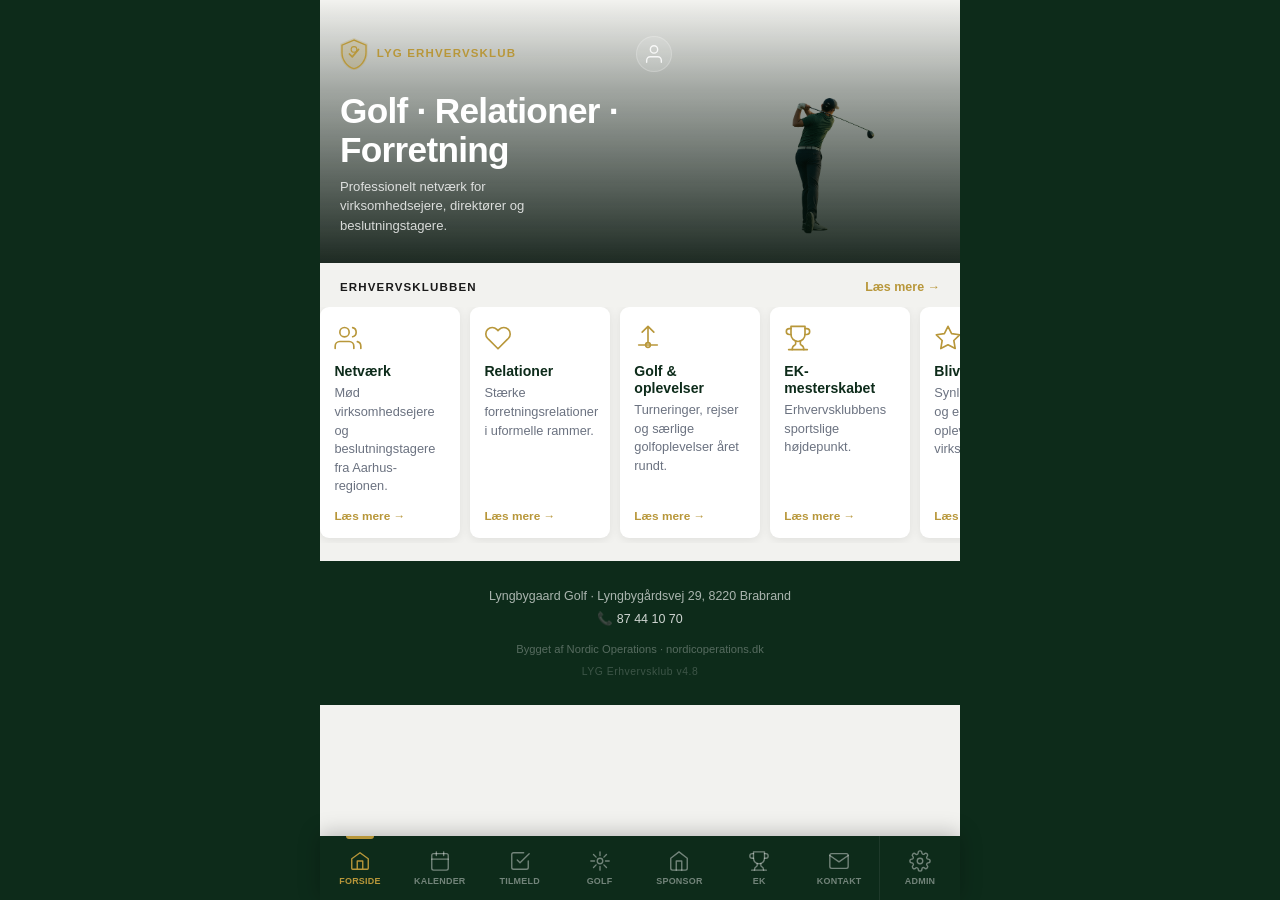
==== ek48/index.html @ 79e61c40 "Add files via upload" ====
<!DOCTYPE html>
<html lang="da">
<head>
  <meta charset="UTF-8">
  <meta name="viewport" content="width=device-width, initial-scale=1.0, viewport-fit=cover">
  <meta name="description" content="Erhverv, netværk og golfoplevelser i Lyngbygaard Golf">
  <meta name="theme-color" content="#0d2b1a">

  <!-- iOS PWA -->
  <meta name="apple-mobile-web-app-capable" content="yes">
  <meta name="apple-mobile-web-app-status-bar-style" content="black-translucent">
  <meta name="apple-mobile-web-app-title" content="LYG Erhverv">
  <link rel="apple-touch-icon" sizes="192x192" href="./icons/icon-192.png">
  <link rel="apple-touch-icon" sizes="512x512" href="./icons/icon-512.png">
  <link rel="apple-touch-startup-image" href="./icons/icon-512.png">

  <!-- Android/Chrome PWA -->
  <meta name="mobile-web-app-capable" content="yes">
  <meta name="application-name" content="LYG Erhverv">

  <title>Lyngbygaard Erhvervsklub</title>

  <!-- v4.4 — skift versionsnummer her og i service-worker.js ved opdatering -->
  <link rel="manifest"   href="./manifest.json?v=4.8">
  <link rel="stylesheet" href="./style.css?v=4.8">

  <!-- Preload golfer-frames til animation -->
  <link rel="preload" as="image" href="./images/golfer-1-address.png">
  <link rel="preload" as="image" href="./images/golfer-2-backswing.png">
  <link rel="preload" as="image" href="./images/golfer-3-impact.png">
  <link rel="preload" as="image" href="./images/golfer-4-finish.png">

  <style>
    body { background: #0d2b1a; }
    #splash {
      position: fixed; inset: 0; background: #0d2b1a;
      display: flex; flex-direction: column;
      align-items: center; justify-content: center;
      z-index: 9999; transition: opacity .4s;
    }
    #splash .s-logo { font-size: 3rem; margin-bottom: 1rem; }
    #splash .s-navn { color: #b8973a; font-size: 1.1rem; font-weight: 800;
      font-family: -apple-system,sans-serif; letter-spacing: .04em; }
    #splash .s-sub  { color: rgba(255,255,255,.5); font-size: .8rem;
      font-family: -apple-system,sans-serif; margin-top: .3rem; }
  </style>
</head>
<body>

<div id="splash">
  <div class="s-logo">⛳</div>
  <div class="s-navn">LYG Erhvervsklub</div>
  <div class="s-sub">Lyngbygaard Golf</div>
</div>

<div id="app">

  <!-- Opdateringsbesked (vises når SW registrerer ny version) -->
  <div id="update-banner" style="display:none" role="alert">
    <span>🔄 Ny version tilgængelig</span>
    <button onclick="opdaterApp()">Opdater app</button>
    <button class="luk-banner" onclick="document.getElementById('update-banner').style.display='none'" aria-label="Luk">✕</button>
  </div>

  <!-- Installér-banner (Android/Chrome via beforeinstallprompt) -->
  <div id="install-banner" style="display:none" role="banner">
    <span>📲 Installér appen på din enhed</span>
    <button onclick="installApp()">Installér</button>
    <button class="luk-banner" onclick="afvisInstall()" aria-label="Luk">✕</button>
  </div>

  <!-- iOS installér-guide (vises én gang på iPhone/iPad i Safari) -->
  <div id="ios-install-modal" style="display:none" role="dialog" aria-modal="true">
    <div class="ios-modal-boks">
      <div class="ios-modal-ikon">⛳</div>
      <h2>Installer som app</h2>
      <p><strong>Lyngbygaard Erhvervsklub</strong></p>
      <p>Få hurtig adgang til kalender, tilmelding, GolfBox og erhvervsarrangementer.</p>
      <div class="ios-guide">
        <div class="ios-trin"><span>1</span><p>Tryk på <strong>del-knappen</strong> <span class="ios-ikon">⬆️</span> nederst i Safari</p></div>
        <div class="ios-trin"><span>2</span><p>Vælg <strong>»Føj til hjemmeskærm«</strong></p></div>
        <div class="ios-trin"><span>3</span><p>Tryk <strong>»Tilføj«</strong></p></div>
      </div>
      <button class="knap-p ios-luk" onclick="afvisIosInstall()">Forstået</button>
      <button class="ios-senere" onclick="afvisIosInstall()">Ikke nu</button>
    </div>
  </div>

  <!-- Push-notifikation dialog — vises første gang -->
  <div id="push-modal" style="display:none" role="dialog" aria-modal="true" aria-labelledby="push-modal-titel">
    <div class="push-modal-boks">
      <div class="push-modal-ikon">🔔</div>
      <h2 id="push-modal-titel">Vil du modtage påmindelser?</h2>
      <p>Få besked 14, 7 og 3 dage før kommende arrangementer i Erhvervsklubben.</p>
      <div class="push-modal-knapper">
        <button class="knap-p" onclick="accepterPush()">Ja, tak</button>
        <button class="ios-senere" onclick="afvisPush()">Nej tak</button>
      </div>
    </div>
  </div>

  <main id="main-content" role="main" aria-live="polite" aria-atomic="false"></main>

  <nav id="bottom-nav" role="navigation" aria-label="Hovedmenu">
    <button class="nav-item active" data-side="forside"    aria-label="Forside">  <span class="nav-ikon"><svg width="22" height="22" viewBox="0 0 24 24" fill="none" stroke="currentColor" stroke-width="1.5" stroke-linecap="round" stroke-linejoin="round"><path d="M3 9.5L12 3l9 6.5V20a1 1 0 0 1-1 1H4a1 1 0 0 1-1-1V9.5z"/><polyline points="9 21 9 12 15 12 15 21"/></svg></span><span class="nav-lbl">Forside</span>  </button>
    <button class="nav-item"        data-side="kalender"   aria-label="Kalender"> <span class="nav-ikon"><svg width="22" height="22" viewBox="0 0 24 24" fill="none" stroke="currentColor" stroke-width="1.5" stroke-linecap="round" stroke-linejoin="round"><rect x="3" y="4" width="18" height="18" rx="2"/><path d="M16 2v4M8 2v4M3 10h18"/></svg></span><span class="nav-lbl">Kalender</span> </button>
    <button class="nav-item"        data-side="tilmelding" aria-label="Tilmeld">  <span class="nav-ikon"><svg width="22" height="22" viewBox="0 0 24 24" fill="none" stroke="currentColor" stroke-width="1.5" stroke-linecap="round" stroke-linejoin="round"><path d="M9 11l3 3L22 4"/><path d="M21 12v7a2 2 0 0 1-2 2H5a2 2 0 0 1-2-2V5a2 2 0 0 1 2-2h11"/></svg></span><span class="nav-lbl">Tilmeld</span>  </button>
    <button class="nav-item"        data-side="golfarr"    aria-label="Golf">     <span class="nav-ikon"><svg width="22" height="22" viewBox="0 0 24 24" fill="none" stroke="currentColor" stroke-width="1.5" stroke-linecap="round" stroke-linejoin="round"><circle cx="12" cy="12" r="3"/><path d="M12 2v4M12 18v4M4.93 4.93l2.83 2.83M16.24 16.24l2.83 2.83M2 12h4M18 12h4M4.93 19.07l2.83-2.83M16.24 7.76l2.83-2.83"/></svg></span><span class="nav-lbl">Golf</span>     </button>
    <button class="nav-item"        data-side="sponsor"    aria-label="Sponsor">  <span class="nav-ikon"><svg width="22" height="22" viewBox="0 0 24 24" fill="none" stroke="currentColor" stroke-width="1.5" stroke-linecap="round" stroke-linejoin="round"><path d="M3 9l9-7 9 7v11a2 2 0 0 1-2 2H5a2 2 0 0 1-2-2z"/><polyline points="9 22 9 12 15 12 15 22"/></svg></span><span class="nav-lbl">Sponsor</span>  </button>
    <button class="nav-item"        data-side="om"         aria-label="EK">       <span class="nav-ikon"><svg width="22" height="22" viewBox="0 0 24 24" fill="none" stroke="currentColor" stroke-width="1.5" stroke-linecap="round" stroke-linejoin="round"><path d="M6 9H4.5a2.5 2.5 0 0 1 0-5H6"/><path d="M18 9h1.5a2.5 2.5 0 0 0 0-5H18"/><path d="M4 22h16"/><path d="M10 14.66V17c0 .55-.47.98-.97 1.21C7.85 18.75 7 20.24 7 22"/><path d="M14 14.66V17c0 .55.47.98.97 1.21C16.15 18.75 17 20.24 17 22"/><path d="M18 2H6v7a6 6 0 0 0 12 0V2z"/></svg></span><span class="nav-lbl">EK</span>       </button>
    <button class="nav-item"        data-side="kontakt"    aria-label="Kontakt">  <span class="nav-ikon"><svg width="22" height="22" viewBox="0 0 24 24" fill="none" stroke="currentColor" stroke-width="1.5" stroke-linecap="round" stroke-linejoin="round"><path d="M4 4h16c1.1 0 2 .9 2 2v12c0 1.1-.9 2-2 2H4c-1.1 0-2-.9-2-2V6c0-1.1.9-2 2-2z"/><polyline points="22,6 12,13 2,6"/></svg></span><span class="nav-lbl">Kontakt</span>  </button>
    <button class="nav-item nav-admin" data-side="admin"   aria-label="Admin">    <span class="nav-ikon"><svg width="22" height="22" viewBox="0 0 24 24" fill="none" stroke="currentColor" stroke-width="1.5" stroke-linecap="round" stroke-linejoin="round"><circle cx="12" cy="12" r="3"/><path d="M19.4 15a1.65 1.65 0 0 0 .33 1.82l.06.06a2 2 0 0 1-2.83 2.83l-.06-.06a1.65 1.65 0 0 0-1.82-.33 1.65 1.65 0 0 0-1 1.51V21a2 2 0 0 1-4 0v-.09A1.65 1.65 0 0 0 9 19.4a1.65 1.65 0 0 0-1.82.33l-.06.06a2 2 0 0 1-2.83-2.83l.06-.06A1.65 1.65 0 0 0 4.68 15a1.65 1.65 0 0 0-1.51-1H3a2 2 0 0 1 0-4h.09A1.65 1.65 0 0 0 4.6 9a1.65 1.65 0 0 0-.33-1.82l-.06-.06a2 2 0 0 1 2.83-2.83l.06.06A1.65 1.65 0 0 0 9 4.68a1.65 1.65 0 0 0 1-1.51V3a2 2 0 0 1 4 0v.09a1.65 1.65 0 0 0 1 1.51 1.65 1.65 0 0 0 1.82-.33l.06-.06a2 2 0 0 1 2.83 2.83l-.06.06A1.65 1.65 0 0 0 19.4 9a1.65 1.65 0 0 0 1.51 1H21a2 2 0 0 1 0 4h-.09a1.65 1.65 0 0 0-1.51 1z"/></svg></span><span class="nav-lbl">Admin</span>    </button>
  </nav>

</div>

<script src="./app.js?v=4.8"></script>
</body>
</html>
---- ek48/style.css ----
/* ================================================================
   LYNGBYGAARD ERHVERVSKLUB — style.css v4.1
   Mobil-først · Erhvervslook · Grøn #0d2b1a · Guld #b8973a
   ================================================================ */

*,*::before,*::after{box-sizing:border-box;margin:0;padding:0}

:root{
  --p:    #0d2b1a;
  --p2:   #163d25;
  --p3:   #1f5232;
  --g:    #b8973a;
  --g2:   #d4aa45;
  --lys:  #f4f0e8;
  --hvid: #ffffff;
  --txt:  #1a1a1a;
  --mut:  #6b7280;
  --bdr:  #e5e7eb;
  --fejl: #dc2626;
  --nav:  64px;
  --r:    14px;
  --rs:   9px;
  --s1:   0 2px 10px rgba(0,0,0,.08);
  --s2:   0 8px 28px rgba(0,0,0,.14);
  --s3:   0 16px 48px rgba(0,0,0,.2);
}

html{-webkit-text-size-adjust:100%;scroll-behavior:smooth}
body{font-family:-apple-system,'Segoe UI',Roboto,Helvetica,Arial,sans-serif;background:#f2f2ef;color:var(--txt);line-height:1.55;overscroll-behavior-y:contain}
a{color:inherit;text-decoration:none}
button{font-family:inherit;cursor:pointer;-webkit-tap-highlight-color:transparent}
input,select,textarea{font-family:inherit}
img{max-width:100%;display:block}

/* ── APP ── */
#app{max-width:640px;margin:0 auto;min-height:100dvh;background:#f2f2ef}
#main-content{padding-bottom:calc(var(--nav) + 20px)}

/* ── INSTALL BANNER ── */
#install-banner{display:none;align-items:center;justify-content:space-between;gap:.75rem;background:var(--p);color:#fff;padding:.7rem 1rem;font-size:.85rem}
#install-banner button{background:var(--g);color:#fff;border:none;border-radius:6px;padding:.35rem .85rem;font-weight:700;font-size:.82rem}
.luk-banner{background:transparent!important;color:rgba(255,255,255,.6)!important;font-size:1rem!important;padding:.35rem .5rem!important}

/* ── HERO ── */
.hero{position:relative;min-height:58vw;max-height:380px;background-size:cover;background-position:center;display:flex;align-items:flex-end;overflow:hidden}
.hero::after{content:'';position:absolute;inset:0;background:linear-gradient(to top,rgba(6,20,12,.9) 0%,rgba(6,20,12,.35) 65%,transparent 100%)}
.hero-lag{position:relative;z-index:1;padding:2.25rem 1.25rem 1.75rem;color:#fff;width:100%}
.hero-logo{font-size:.72rem;font-weight:800;letter-spacing:.14em;text-transform:uppercase;color:var(--g);margin-bottom:.55rem}
.hero-h1{font-size:clamp(1.25rem,5.5vw,1.9rem);font-weight:900;line-height:1.12;margin-bottom:.55rem}
.hero-p{font-size:.875rem;opacity:.82;max-width:38ch;line-height:1.5}

/* ── PAGE HEADERS ── */
.ph{padding:1.5rem 1.25rem 1.25rem}
.ph h1{font-size:1.5rem;font-weight:900;margin-bottom:.2rem}
.ph p{font-size:.9rem;opacity:.82}
.bg-mork{background:var(--p);color:#fff}

/* ── SECTIONS ── */
.sek{padding:1.25rem 1rem}
.pt0{padding-top:0}
.pb0{padding-bottom:0}

/* ── TYPOGRAPHY ── */
.stitl{font-size:1.05rem;font-weight:800;color:var(--p);margin-bottom:.9rem}
.stitl.muted{color:var(--mut);font-size:.95rem}
.muted{color:var(--mut);font-size:.875rem}
.tc{text-align:center}
.mt1{margin-top:1rem}
.mb1{margin-bottom:1rem}

/* ── GRIDS ── */
.g2{display:grid;grid-template-columns:1fr 1fr;gap:.75rem}
.g2f{display:grid;grid-template-columns:1fr 1fr;gap:.75rem}

/* ================================================================
   STORE KNAPPER — forside
   ================================================================ */
.sknap{
  display:flex;flex-direction:column;align-items:center;justify-content:center;
  gap:.3rem;
  background:var(--p);color:#fff;border:none;
  border-radius:var(--r);
  padding:1.1rem .75rem 1rem;
  font-size:1.3rem;font-weight:700;
  line-height:1.2;
  transition:background .15s,transform .12s,box-shadow .2s;
}
.sknap span{font-size:.78rem;font-weight:600;display:block}
.sknap:active{transform:scale(.96)}
.sknap.gold{background:var(--g)}
@media(hover:hover){
  .sknap:hover{background:var(--p2);box-shadow:var(--s2);transform:translateY(-2px)}
  .sknap.gold:hover{background:var(--g2)}
}

/* ================================================================
   IKON GRID / BOKSE
   ================================================================ */
.ikg{display:grid;grid-template-columns:1fr 1fr;gap:.75rem}

.ikb{
  background:var(--hvid);border:none;
  border-radius:var(--r);padding:1.15rem .9rem 1rem;
  box-shadow:var(--s1);
  text-align:center;
  display:flex;flex-direction:column;align-items:center;
  cursor:pointer;
  transition:transform .2s,box-shadow .2s;
  -webkit-tap-highlight-color:transparent;
}
.ikb:active{transform:scale(.96)}
.ikb strong{font-size:.85rem;font-weight:800;color:var(--p);display:block;margin-bottom:.2rem}
.ikb p{font-size:.76rem;color:var(--mut);line-height:1.35;margin:0}
.iks{font-size:1.85rem;display:block;margin-bottom:.45rem}

@media(hover:hover){
  .ikb:hover:not(.static){transform:translateY(-3px);box-shadow:var(--s2)}
}

/* ================================================================
   ARRANGEMENT KORT
   ================================================================ */
.arr-l{display:flex;flex-direction:column;gap:.85rem}

.akort{
  background:var(--hvid);
  border-radius:var(--r);
  padding:1.15rem 1rem 1rem;
  box-shadow:var(--s1);
  border-left:4px solid var(--g);
  transition:transform .2s,box-shadow .2s;
}
.akort:active{transform:scale(.995)}
@media(hover:hover){.akort:hover{transform:translateY(-3px);box-shadow:var(--s2)}}

.akort.akort-past{border-left-color:var(--bdr);opacity:.65}
.akort.akort-past .ak-dato{color:var(--mut)}
.akort.akort-past .ak-titel{color:#555}

.ak-top{display:flex;justify-content:space-between;align-items:flex-start;gap:.5rem;margin-bottom:.55rem}
.ak-dato{font-size:.72rem;color:var(--g);font-weight:800;text-transform:uppercase;letter-spacing:.04em;margin-bottom:.15rem}
.ak-titel{font-size:1rem;font-weight:800;color:var(--p);margin-bottom:.15rem;line-height:1.2}
.ak-sted{font-size:.8rem;color:var(--mut)}
.ak-type{font-size:.75rem;color:var(--mut);margin-top:.1rem}
.ak-besk{font-size:.875rem;color:var(--txt);margin-bottom:.8rem;line-height:1.5}

/* Status badges */
.sb{font-size:.7rem;font-weight:800;padding:.22rem .65rem;border-radius:99px;white-space:nowrap;flex-shrink:0;letter-spacing:.02em}
.sb-aaben  {background:#dcfce7;color:#15803d}
.sb-faa    {background:#fef9c3;color:#92400e}
.sb-lukket {background:#fee2e2;color:#991b1b}
.sb-afholdt{background:#f1f5f9;color:var(--mut)}

/* Plads-tæller */
.ak-tal{display:grid;grid-template-columns:repeat(3,1fr);gap:.5rem;margin-bottom:.65rem}
.ak-tf{text-align:center;background:var(--lys);border-radius:var(--rs);padding:.5rem .35rem}
.ak-tf span{display:block;font-size:.68rem;color:var(--mut);margin-bottom:.1rem}
.ak-tf strong{font-size:1rem;color:var(--p)}

/* Progress */
.pbw{height:5px;background:var(--bdr);border-radius:99px;margin-bottom:.8rem;overflow:hidden}
.pbf{height:100%;background:linear-gradient(90deg,var(--p),var(--g));border-radius:99px;transition:width .4s}

/* Knapper i kort */
.ak-kn{display:flex;gap:.5rem;align-items:center;flex-wrap:wrap}

/* ================================================================
   BILLEDE-SEKTIONER
   ================================================================ */
.bi-kort{
  width:100%;height:190px;
  background-size:cover;background-position:center;
  border-radius:var(--r);overflow:hidden;
  position:relative;display:flex;align-items:flex-end;
}
.bi-lag{
  width:100%;
  background:linear-gradient(to top,rgba(6,20,12,.88) 0%,transparent 100%);
  padding:1.6rem 1rem .9rem;
  color:#fff;font-size:.875rem;font-style:italic;line-height:1.55;
}
.bi-lag-citat{text-align:center;padding:2rem 1.25rem 1.25rem}

/* Hover: zoom og løft */
@media(hover:hover){
  .bi-kort{transition:box-shadow .3s;cursor:default}
  .bi-kort:hover{box-shadow:var(--s2)}
  .bi-kort::before{content:'';position:absolute;inset:0;background-size:inherit;background-position:inherit;background-image:inherit;transition:transform .4s ease}
}

/* ================================================================
   KNAPPER
   ================================================================ */
.knap-p{
  display:inline-flex;align-items:center;justify-content:center;gap:.35rem;
  background:var(--p);color:#fff;border:none;
  border-radius:var(--rs);padding:.72rem 1.3rem;
  font-size:.9rem;font-weight:700;text-decoration:none;
  transition:background .15s,transform .1s,box-shadow .15s;
  -webkit-tap-highlight-color:transparent;
}
.knap-p:active{transform:scale(.97)}
@media(hover:hover){.knap-p:hover{background:var(--p2);box-shadow:var(--s1)}}

.knap-sek{
  display:inline-flex;align-items:center;justify-content:center;gap:.35rem;
  background:transparent;color:var(--p);
  border:2px solid var(--p);
  border-radius:var(--rs);padding:.68rem 1.15rem;
  font-size:.9rem;font-weight:700;text-decoration:none;
  transition:background .15s,color .15s,transform .1s;
  -webkit-tap-highlight-color:transparent;
}
.knap-sek:active{transform:scale(.97)}
.knap-sek.sm{padding:.4rem .85rem;font-size:.82rem}
.sm-knap{display:inline-flex;align-items:center;background:transparent;color:var(--g);border:none;font-size:.82rem;font-weight:700;cursor:pointer;padding:.3rem 0;margin-top:.5rem}
@media(hover:hover){.knap-sek:hover{background:var(--p);color:#fff}}

.knap-i{
  background:var(--lys);border:none;border-radius:var(--rs);
  width:40px;height:40px;font-size:1.1rem;
  display:inline-flex;align-items:center;justify-content:center;
  transition:background .12s,transform .1s;
  -webkit-tap-highlight-color:transparent;
}
.knap-i:active{transform:scale(.9)}
.knap-i.red{background:#fee2e2;color:var(--fejl)}
@media(hover:hover){.knap-i:hover{background:#e8e4dc}}

.knap-rød{
  display:inline-flex;align-items:center;justify-content:center;
  background:var(--fejl);color:#fff;border:none;
  border-radius:var(--rs);padding:.72rem 1.3rem;
  font-size:.9rem;font-weight:700;
  -webkit-tap-highlight-color:transparent;
  transition:opacity .15s,transform .1s;
}
.knap-rød:active{transform:scale(.97)}

.knap-dir{
  display:inline-flex;align-items:center;justify-content:center;gap:.4rem;
  background:var(--p);color:#fff;border-radius:var(--rs);
  padding:.65rem 1.25rem;font-size:.9rem;font-weight:700;text-decoration:none;
}

.fb{width:100%}
.mx1{margin:0 1rem;display:block}

/* ================================================================
   GOLFBOX BANNER KNAP
   ================================================================ */
.gb-banner-knap{
  display:flex;align-items:center;gap:1rem;
  width:100%;
  background:linear-gradient(135deg,var(--p) 0%,var(--p3) 100%);
  color:#fff;border:none;border-radius:var(--r);
  padding:1.15rem 1.25rem;
  text-align:left;
  transition:transform .18s,box-shadow .18s;
  -webkit-tap-highlight-color:transparent;
}
.gb-banner-knap:active{transform:scale(.98)}
.gb-banner-knap div{flex:1}
.gb-banner-knap strong{display:block;font-size:.95rem;font-weight:800}
.gb-banner-knap small{display:block;font-size:.78rem;opacity:.72;margin-top:.12rem}
.gb-ikon{font-size:1.6rem;flex-shrink:0}
.gb-pil{font-size:1.4rem;color:var(--g);font-weight:700;flex-shrink:0}
@media(hover:hover){.gb-banner-knap:hover{transform:translateY(-2px);box-shadow:var(--s2)}}

/* ================================================================
   FORMULARER
   ================================================================ */
.fg{margin-bottom:.95rem}
.fg label{display:block;font-size:.83rem;font-weight:700;color:var(--p);margin-bottom:.3rem}
.fg input,.fg select,.fg textarea{
  width:100%;padding:.74rem .88rem;
  border:1.5px solid var(--bdr);border-radius:var(--rs);
  font-size:.95rem;background:var(--hvid);color:var(--txt);
  -webkit-appearance:none;
  transition:border-color .15s,box-shadow .15s;
}
.fg input:focus,.fg select:focus,.fg textarea:focus{
  outline:none;border-color:var(--p);box-shadow:0 0 0 3px rgba(13,43,26,.1)
}
.cb-lbl{display:flex;align-items:center;gap:.5rem;font-size:.875rem;font-weight:600;color:var(--p);cursor:pointer}
.btn-row{display:flex;gap:.75rem;flex-wrap:wrap;margin-top:.5rem}
.btn-row.jc{justify-content:center}

/* ================================================================
   KVITTERINGER
   ================================================================ */
.kv{text-align:center;padding:2.25rem 1rem;background:var(--hvid);border-radius:var(--r);box-shadow:var(--s1)}
.kv-i{font-size:3rem;margin-bottom:.9rem}
.kv h2{color:var(--p);font-size:1.2rem;margin-bottom:.5rem}
.kv p{color:var(--mut);margin-bottom:.9rem;font-size:.9rem;line-height:1.5}
.kv .knap-p,.kv .knap-sek{margin:.25rem}

/* ================================================================
   TOM KALENDER
   ================================================================ */
.tom-kal{text-align:center;padding:2.5rem 1rem}
.tom-kal p{color:var(--mut);margin-bottom:1rem;font-size:.95rem}

/* ================================================================
   KALENDER: TIDLIGERE (details/summary)
   ================================================================ */
details.tidl-details{}
details.tidl-details summary{
  font-size:.88rem;font-weight:700;color:var(--mut);
  cursor:pointer;padding:.5rem 0;list-style:none;
  border-top:1px solid var(--bdr);padding-top:.75rem;
}
details.tidl-details summary::-webkit-details-marker{display:none}
details.tidl-details summary::before{content:'▸  '}
details.tidl-details[open] summary::before{content:'▾  '}

/* ================================================================
   GOLF / FIRMAPAKKER
   ================================================================ */
.pk-g{display:grid;grid-template-columns:1fr;gap:.9rem;margin-bottom:1.5rem}
@media(min-width:480px){.pk-g{grid-template-columns:1fr 1fr}}
@media(min-width:600px){.pk-g{grid-template-columns:repeat(3,1fr)}}

.pk{
  background:var(--hvid);border-radius:var(--r);padding:1.25rem 1rem 1rem;
  box-shadow:var(--s1);border-top:4px solid var(--g);
  transition:transform .2s,box-shadow .2s;
  display:flex;flex-direction:column;
}
.pk:active{transform:scale(.99)}
@media(hover:hover){.pk:hover{transform:translateY(-3px);box-shadow:var(--s2)}}
.pk h3{font-size:.95rem;font-weight:800;color:var(--p);margin-bottom:.25rem}
.pk-pris{font-size:.82rem;font-weight:700;color:var(--g);margin-bottom:.6rem}
.pk p{font-size:.85rem;color:var(--mut);margin-bottom:.65rem;line-height:1.5;flex:1}
.pk-ul{list-style:none;padding:0;margin-bottom:.5rem}
.pk-ul li{font-size:.8rem;color:#166534;padding:.1rem 0}

/* ================================================================
   SPONSOR
   ================================================================ */
.sp-facts{display:grid;grid-template-columns:repeat(4,1fr);gap:.5rem}
.sp-fact{background:var(--hvid);border-radius:var(--rs);padding:.9rem .5rem;text-align:center;box-shadow:var(--s1)}
.sp-fact strong{display:block;font-size:1.25rem;font-weight:900;color:var(--g)}
.sp-fact span{font-size:.7rem;color:var(--mut)}

.sp-niv{display:flex;flex-direction:column;gap:.65rem}
.sp-n{background:var(--hvid);border-radius:var(--r);padding:1rem;box-shadow:var(--s1);border-left:4px solid var(--bdr)}
.sp-n.guld-n{border-left-color:var(--g);background:linear-gradient(135deg,#fffbf0,#fff)}
.sp-n-titel{font-size:.9rem;font-weight:800;color:var(--p);margin-bottom:.3rem}
.sp-n p{font-size:.82rem;color:var(--mut);line-height:1.4}

.sp-g{display:grid;grid-template-columns:1fr 1fr;gap:.75rem}
.sp-k{
  background:var(--hvid);border-radius:var(--r);padding:1rem;box-shadow:var(--s1);
  display:flex;flex-direction:column;align-items:center;justify-content:center;
  min-height:80px;border:2px solid var(--bdr);
  transition:border-color .15s,transform .2s,box-shadow .2s;
  text-decoration:none;
}
.sp-k:active{transform:scale(.97)}
@media(hover:hover){.sp-k:hover{border-color:var(--g);transform:translateY(-2px);box-shadow:var(--s1)}}
.sp-logo{max-width:100%;max-height:60px;object-fit:contain}
.sp-nv{font-weight:700;color:var(--p);font-size:.85rem;text-align:center}
.sp-niv-txt{font-size:.7rem;color:var(--mut);margin-top:.25rem;text-transform:capitalize}

/* ================================================================
   OM EK
   ================================================================ */
.om-cta{background:var(--p);color:#fff;border-radius:var(--r);padding:1.75rem 1.25rem;text-align:center}
.om-cta h3{font-size:1.05rem;font-weight:800;margin-bottom:.35rem}
.om-cta p{font-size:.88rem;opacity:.8;margin-bottom:1rem}

/* ================================================================
   KONTAKT
   ================================================================ */
.kontakt-boks{background:var(--hvid);border-radius:var(--r);padding:1.1rem;box-shadow:var(--s1);margin-bottom:1.25rem}
.kl{
  display:flex;align-items:center;gap:.75rem;
  padding:.55rem 0;font-size:.9rem;
  border-bottom:1px solid var(--bdr);
}
.kl:last-child{border:none}
.kl span:first-child{font-size:1.1rem;flex-shrink:0;width:1.4rem}
.kl-hint{font-size:.75rem;color:var(--g);font-weight:700;margin-left:auto}
.kontakt-dir{display:flex;justify-content:center;gap:.75rem;flex-wrap:wrap}

/* ================================================================
   ADMIN
   ================================================================ */
.admin-login{max-width:340px;margin:0 auto;background:var(--hvid);border-radius:var(--r);padding:2rem 1.5rem;box-shadow:var(--s1)}

/* Admin fane-bar */
.af-nav{display:flex;overflow-x:auto;gap:.2rem;padding:.75rem .75rem 0;background:var(--p);scrollbar-width:none}
.af-nav::-webkit-scrollbar{display:none}
.af{
  background:transparent;border:none;color:rgba(255,255,255,.55);
  font-size:.78rem;font-weight:700;
  padding:.5rem .9rem;
  border-radius:var(--rs) var(--rs) 0 0;
  white-space:nowrap;
  transition:background .15s,color .15s;
  -webkit-tap-highlight-color:transparent;
}
.af.aktiv{background:#f2f2ef;color:var(--p)}

/* Admin lister */
.ad-hd{display:flex;gap:.75rem;flex-wrap:wrap;align-items:center;margin-bottom:1rem}
.ad-l{display:flex;flex-direction:column;gap:.5rem}

.ad-rad{
  background:var(--hvid);border-radius:var(--rs);
  padding:.85rem 1rem;box-shadow:var(--s1);
  display:flex;justify-content:space-between;align-items:center;gap:.75rem;
}
.ad-rad.ad-past{opacity:.6}
.ad-ri{display:flex;flex-direction:column;gap:.12rem;min-width:0;flex:1}
.ad-ri strong{font-size:.88rem;white-space:nowrap;overflow:hidden;text-overflow:ellipsis}
.ad-ri span{font-size:.75rem;color:var(--mut)}
.ad-st{font-size:.72rem!important;font-weight:700}
.ad-rk{display:flex;gap:.3rem;flex-shrink:0}

.ad-form{background:var(--hvid);border-radius:var(--r);padding:1.25rem 1rem;box-shadow:var(--s1);margin-top:.75rem}
.ad-form h3{font-size:.95rem;font-weight:800;color:var(--p);margin-bottom:.9rem}

/* Tilmeldings-tabel */
.tlm-tbl{width:100%;border-collapse:collapse;font-size:.8rem;white-space:nowrap}
.tlm-tbl th{background:var(--p);color:#fff;padding:.5rem .7rem;text-align:left;font-weight:700}
.tlm-tbl td{padding:.48rem .7rem;border-bottom:1px solid var(--bdr)}
.tlm-tbl tr:nth-child(even) td{background:#fafaf8}

/* Fejl */
.fejl-b{background:#fee2e2;color:#991b1b;border-radius:var(--rs);padding:.6rem .85rem;font-size:.85rem;margin-top:.65rem}

/* ================================================================
   FOOTER
   ================================================================ */
.app-footer{background:var(--p);color:rgba(255,255,255,.65);padding:1.5rem 1.25rem;text-align:center;font-size:.78rem;line-height:1.85}
.app-footer a{color:rgba(255,255,255,.8)}
.foot-credit{color:rgba(255,255,255,.3);margin-top:.5rem;font-size:.7rem}

/* ================================================================
   BOTTOM NAVIGATION
   ================================================================ */
#bottom-nav{
  position:fixed;bottom:0;left:50%;transform:translateX(-50%);
  width:100%;max-width:640px;
  height:var(--nav);
  background:var(--p);
  display:flex;align-items:stretch;
  box-shadow:0 -2px 20px rgba(0,0,0,.25);
  z-index:100;
  overflow-x:auto;
  scrollbar-width:none;
  -webkit-overflow-scrolling:touch;
}
#bottom-nav::-webkit-scrollbar{display:none}

.nav-item{
  flex:1;min-width:50px;
  display:flex;flex-direction:column;align-items:center;justify-content:center;gap:3px;
  color:rgba(255,255,255,.42);
  font-size:.56rem;font-weight:700;letter-spacing:.025em;text-transform:uppercase;
  border:none;background:transparent;padding:0 3px;
  -webkit-tap-highlight-color:transparent;
  transition:color .15s,background .15s;
  position:relative;
}
.nav-ikon{font-size:1.3rem;line-height:1;display:block}
.nav-lbl{display:block;margin-top:1px}

.nav-item.active{color:var(--g)}
.nav-item.active::after{
  content:'';position:absolute;top:0;left:50%;transform:translateX(-50%);
  width:28px;height:2.5px;background:var(--g);border-radius:0 0 3px 3px;
}
.nav-item:active{color:var(--g);background:rgba(255,255,255,.06)}

.nav-admin{border-left:1px solid rgba(255,255,255,.07)}

/* ================================================================
   SAFE AREA — iOS
   ================================================================ */
@supports(padding-bottom:env(safe-area-inset-bottom)){
  #bottom-nav{height:calc(var(--nav) + env(safe-area-inset-bottom));padding-bottom:env(safe-area-inset-bottom)}
  #main-content{padding-bottom:calc(var(--nav) + env(safe-area-inset-bottom) + 20px)}
}

/* ================================================================
   DESKTOP / TABLET
   ================================================================ */
@media(min-width:600px){
  .hero{max-height:440px}
  .hero-h1{font-size:2.1rem}
  .ikg{grid-template-columns:repeat(4,1fr)}
  .sek{padding:1.5rem 1.25rem}
  .bi-kort{height:220px}
  .sp-facts{gap:.75rem}
}

/* ================================================================
   ACCESSIBILITY
   ================================================================ */
@media(prefers-reduced-motion:reduce){
  *,*::before,*::after{animation-duration:.01ms!important;transition-duration:.01ms!important}
}
:focus-visible{outline:3px solid var(--g);outline-offset:2px}

/* ── Version ── */
.foot-version{color:rgba(255,255,255,.2);font-size:.65rem;margin-top:.15rem;letter-spacing:.05em}

/* ================================================================
   V4.3 — Update banner, iOS install modal, GolfBox bjælke-fix
   ================================================================ */

/* ── Opdateringsbesked ── */
#update-banner {
  display: flex;
  align-items: center;
  justify-content: space-between;
  gap: .75rem;
  background: #1e4d2b;
  color: #fff;
  padding: .75rem 1rem;
  font-size: .85rem;
  font-weight: 600;
  border-bottom: 2px solid var(--g);
  position: sticky;
  top: 0;
  z-index: 200;
}
#update-banner button:first-of-type {
  background: var(--g);
  color: #fff;
  border: none;
  border-radius: 6px;
  padding: .38rem .9rem;
  font-weight: 700;
  font-size: .82rem;
  cursor: pointer;
  white-space: nowrap;
  flex-shrink: 0;
}

/* ── Install banner (Android) ── */
#install-banner {
  display: flex;
  align-items: center;
  justify-content: space-between;
  gap: .75rem;
  background: var(--p);
  color: #fff;
  padding: .72rem 1rem;
  font-size: .85rem;
  font-weight: 600;
}
#install-banner button:first-of-type {
  background: var(--g);
  color: #fff;
  border: none;
  border-radius: 6px;
  padding: .38rem .9rem;
  font-weight: 700;
  font-size: .82rem;
  cursor: pointer;
  white-space: nowrap;
  flex-shrink: 0;
}

/* Fælles luk-knap for bannere */
.luk-banner {
  background: transparent !important;
  color: rgba(255,255,255,.55) !important;
  border: none !important;
  font-size: 1rem !important;
  padding: .35rem .5rem !important;
  cursor: pointer;
  flex-shrink: 0;
}

/* ── iOS install modal ── */
#ios-install-modal {
  position: fixed;
  inset: 0;
  background: rgba(0,0,0,.6);
  z-index: 1000;
  display: flex;
  align-items: flex-end;
  justify-content: center;
  padding-bottom: env(safe-area-inset-bottom, 0);
}

.ios-modal-boks {
  background: #fff;
  border-radius: var(--r) var(--r) 0 0;
  padding: 2rem 1.5rem 2.25rem;
  max-width: 480px;
  width: 100%;
  text-align: center;
}

.ios-modal-ikon { font-size: 2.5rem; margin-bottom: .75rem; }

.ios-modal-boks h2 {
  font-size: 1.2rem;
  font-weight: 900;
  color: var(--p);
  margin-bottom: .3rem;
}

.ios-modal-boks > p {
  font-size: .875rem;
  color: var(--mut);
  margin-bottom: .25rem;
  line-height: 1.5;
}

.ios-guide {
  background: var(--lys);
  border-radius: var(--rs);
  padding: 1rem;
  margin: 1.25rem 0 1.5rem;
  text-align: left;
  display: flex;
  flex-direction: column;
  gap: .75rem;
}

.ios-trin {
  display: flex;
  align-items: flex-start;
  gap: .75rem;
}

.ios-trin span:first-child {
  background: var(--p);
  color: #fff;
  border-radius: 50%;
  width: 1.6rem;
  height: 1.6rem;
  display: flex;
  align-items: center;
  justify-content: center;
  font-size: .78rem;
  font-weight: 800;
  flex-shrink: 0;
  margin-top: .05rem;
}

.ios-trin p {
  font-size: .875rem;
  color: var(--txt);
  line-height: 1.45;
  margin: 0;
}

.ios-trin .ios-ikon { font-size: 1rem; }

.ios-luk {
  width: 100%;
  margin-bottom: .75rem;
}

.ios-senere {
  background: transparent;
  border: none;
  color: var(--mut);
  font-size: .875rem;
  cursor: pointer;
  padding: .35rem;
  font-family: inherit;
  -webkit-tap-highlight-color: transparent;
}

/* ── GolfBox bjælke — korrekt bredde og afstand ── */
.gb-banner-knap {
  /* Eksisterende stilarter i style.css bibeholdes.
     Tilføj kun margin/containment fix: */
  box-sizing: border-box;
  max-width: 100%;
}

/* Forside-GolfBox banner: margin inden for app-bredde */
.mx1 {
  margin-left: 1rem;
  margin-right: 1rem;
  margin-bottom: 1rem;
  display: block;
  width: calc(100% - 2rem);
  box-sizing: border-box;
}

/* ================================================================
   V4.4 — GOLF HERO-ANIMATION
   ================================================================ */

/* Hero: gør plads til golfspiller i højre side */
.hero-anim {
  position: relative;
  overflow: hidden;
  /* Lidt mere højde til at rumme spilleren */
  min-height: 62vw;
  max-height: 420px;
}

/* Golfspiller-container: højre side af hero */
.golfer-scene {
  position: absolute;
  right: 0;
  bottom: 0;
  width: 48%;
  max-width: 280px;
  height: 100%;
  pointer-events: none;
  /* Forhindre overflow af billeder */
  overflow: hidden;
}

/* Alle frames stables ovenpå hinanden */
.golfer-frame {
  position: absolute;
  bottom: 0;
  right: 0;
  width: 100%;
  height: 100%;
  object-fit: contain;
  object-position: bottom right;
  opacity: 0;
  will-change: opacity;
  /* Forhindre tekst-overlap på mobil */
  max-width: 100%;
}

/* ── SLUTPOSITION (ingen animation — standard og efter anim) ── */
/* Før animation starter: vis frame 1 stille */
.golfer-scene:not(.anim-running):not(.anim-done) .gf-1 { opacity: 1; }

/* After animation: vis kun finish-frame */
.golfer-scene.anim-done .gf-4 { opacity: 1; }

/* Boldbane: skjult som standard */
.ball-trail {
  position: absolute;
  bottom: 22%;
  left: 5%;
  width: 55%;
  height: 3px;
  background: linear-gradient(90deg,
    rgba(255,255,255,0) 0%,
    rgba(255,220,120,0.9) 40%,
    rgba(255,255,255,0.6) 70%,
    rgba(255,255,255,0) 100%);
  border-radius: 2px;
  opacity: 0;
  transform: scaleX(0);
  transform-origin: left center;
  will-change: opacity, transform;
}

/* ── KEYFRAMES ── */

/* Frame 1: Address (0–15% af 4s = 0–0.6s) */
@keyframes gf1-anim {
  0%   { opacity: 1; }
  14%  { opacity: 1; }
  20%  { opacity: 0; }
  100% { opacity: 0; }
}

/* Frame 2: Backswing (15–35% = 0.6–1.4s) */
@keyframes gf2-anim {
  0%   { opacity: 0; }
  14%  { opacity: 0; }
  18%  { opacity: 1; }
  33%  { opacity: 1; }
  38%  { opacity: 0; }
  100% { opacity: 0; }
}

/* Frame 3: Impact (35–65% = 1.4–2.6s) */
@keyframes gf3-anim {
  0%   { opacity: 0; }
  33%  { opacity: 0; }
  37%  { opacity: 1; }
  63%  { opacity: 1; }
  68%  { opacity: 0; }
  100% { opacity: 0; }
}

/* Boldbane: vises ved impact */
@keyframes ball-trail-anim {
  0%   { opacity: 0; transform: scaleX(0); }
  37%  { opacity: 0; transform: scaleX(0); }
  44%  { opacity: 1; transform: scaleX(1); }
  60%  { opacity: 0.8; transform: scaleX(1); }
  70%  { opacity: 0; transform: scaleX(1); }
  100% { opacity: 0; }
}

/* Frame 4: Finish (65–100% = 2.6–4.0s) — holder slutposition */
@keyframes gf4-anim {
  0%   { opacity: 0; }
  63%  { opacity: 0; }
  68%  { opacity: 1; }
  100% { opacity: 1; } /* holder slutposition */
}

/* ── ANIMATION AKTIV ── */
.golfer-scene.anim-running .gf-1 {
  animation: gf1-anim 4s cubic-bezier(.4,0,.2,1) forwards;
}
.golfer-scene.anim-running .gf-2 {
  animation: gf2-anim 4s cubic-bezier(.4,0,.2,1) forwards;
}
.golfer-scene.anim-running .gf-3 {
  animation: gf3-anim 4s cubic-bezier(.4,0,.2,1) forwards;
}
.golfer-scene.anim-running .ball-trail {
  animation: ball-trail-anim 4s ease forwards;
}
.golfer-scene.anim-running .gf-4 {
  animation: gf4-anim 4s cubic-bezier(.4,0,.2,1) forwards;
}

/* ── MOBIL: tekst må ikke dækkes ── */
@media (max-width: 420px) {
  .golfer-scene {
    width: 42%;
    max-width: 160px;
    opacity: 0.85;
  }
  .hero-lag {
    /* Giv plads til golfspilleren i højre side */
    padding-right: 44%;
  }
}

@media (min-width: 421px) and (max-width: 600px) {
  .golfer-scene {
    width: 44%;
    max-width: 210px;
  }
  .hero-lag { padding-right: 40%; }
}

/* ── DESKTOP: tekst venstre, spiller højre ── */
@media (min-width: 600px) {
  .hero-anim { min-height: 340px; max-height: 480px; }
  .golfer-scene {
    width: 42%;
    max-width: 300px;
  }
  .hero-lag {
    max-width: 55%;
    padding-right: 0;
  }
}

/* ── REDUCED MOTION: vis kun slutbillede, ingen animation ── */
@media (prefers-reduced-motion: reduce) {
  .golfer-scene { }
  .golfer-scene .gf-1,
  .golfer-scene .gf-2,
  .golfer-scene .gf-3,
  .golfer-scene .ball-trail { opacity: 0 !important; }
  .golfer-scene .gf-4 { opacity: 1 !important; }
  .golfer-scene.anim-running .gf-1,
  .golfer-scene.anim-running .gf-2,
  .golfer-scene.anim-running .gf-3,
  .golfer-scene.anim-running .ball-trail { animation: none !important; opacity: 0 !important; }
  .golfer-scene.anim-running .gf-4 { animation: none !important; opacity: 1 !important; }
}

/* ================================================================
   V4.4 — PUSH NOTIFICATION MODAL
   ================================================================ */
#push-modal {
  position: fixed;
  inset: 0;
  background: rgba(0,0,0,.55);
  z-index: 1100;
  display: flex;
  align-items: flex-end;
  justify-content: center;
  padding-bottom: env(safe-area-inset-bottom, 0);
}

.push-modal-boks {
  background: #fff;
  border-radius: var(--r) var(--r) 0 0;
  padding: 2rem 1.5rem 2.25rem;
  max-width: 480px;
  width: 100%;
  text-align: center;
}

.push-modal-ikon { font-size: 2.5rem; margin-bottom: .75rem; }

.push-modal-boks h2 {
  font-size: 1.15rem;
  font-weight: 900;
  color: var(--p);
  margin-bottom: .5rem;
}

.push-modal-boks p {
  font-size: .875rem;
  color: var(--mut);
  line-height: 1.55;
  margin-bottom: 1.5rem;
}

.push-modal-knapper {
  display: flex;
  flex-direction: column;
  gap: .75rem;
  align-items: center;
}

.push-modal-knapper .knap-p { width: 100%; max-width: 280px; }

/* ================================================================
   V4.5 — PROFESSIONEL FORSIDE
   ================================================================ */

/* ── Primær CTA — næste arrangement ── */
.fs-cta-sek { padding: 1rem 1rem .75rem; }

.fs-hoved-cta {
  display: flex;
  flex-direction: column;
  align-items: flex-start;
  gap: .25rem;
  width: 100%;
  background: var(--p);
  color: #fff;
  border: none;
  border-radius: var(--r);
  padding: 1.25rem 1.4rem 1.1rem;
  text-align: left;
  cursor: pointer;
  position: relative;
  overflow: hidden;
  -webkit-tap-highlight-color: transparent;
  transition: transform 250ms ease, box-shadow 250ms ease;
}

.fs-hoved-cta::before {
  content: '';
  position: absolute;
  inset: 0;
  background: linear-gradient(135deg, rgba(184,151,58,.18) 0%, transparent 60%);
  pointer-events: none;
}

.fs-hoved-cta:active { transform: scale(.985); }

@media (hover: hover) {
  .fs-hoved-cta:hover {
    transform: translateY(-2px);
    box-shadow: 0 10px 32px rgba(13,43,26,.28);
  }
}

.fs-cta-label {
  font-size: .68rem;
  font-weight: 800;
  letter-spacing: .12em;
  text-transform: uppercase;
  color: var(--g);
  display: block;
}

.fs-cta-titel {
  font-size: 1.15rem;
  font-weight: 900;
  line-height: 1.15;
  display: block;
  margin-top: .15rem;
}

.fs-cta-meta {
  font-size: .8rem;
  opacity: .75;
  display: block;
  margin-top: .15rem;
}

.fs-cta-pil {
  font-size: .82rem;
  font-weight: 700;
  color: var(--g);
  display: block;
  margin-top: .65rem;
}

/* ── Professionelt budskab ── */
.fs-budskab-sek {
  padding: 1.75rem 1.25rem 1.25rem;
  text-align: center;
}

.fs-over {
  font-size: .68rem;
  font-weight: 800;
  letter-spacing: .14em;
  text-transform: uppercase;
  color: var(--g);
  margin-bottom: .5rem;
}

.fs-h2 {
  font-size: clamp(1.5rem, 5.5vw, 2rem);
  font-weight: 900;
  color: var(--p);
  line-height: 1.1;
  margin-bottom: .65rem;
  letter-spacing: -.01em;
}

.fs-intro {
  font-size: .9rem;
  color: var(--mut);
  line-height: 1.6;
  max-width: 38ch;
  margin: 0 auto;
}

/* ── Tre værdier — linje-ikoner, ingen emojis ── */
.fs-vaerdi-sek { padding: .5rem 1rem 1.25rem; }

.fs-vaerdi-grid {
  display: grid;
  grid-template-columns: 1fr;
  gap: .65rem;
}

@media (min-width: 480px) {
  .fs-vaerdi-grid { grid-template-columns: repeat(3, 1fr); }
}

.fs-vaerdi-kort {
  background: #fff;
  border: none;
  border-radius: var(--r);
  padding: 1.25rem 1rem 1.1rem;
  text-align: left;
  box-shadow: var(--s1);
  cursor: pointer;
  display: flex;
  flex-direction: column;
  gap: .4rem;
  -webkit-tap-highlight-color: transparent;
  transition: transform 250ms ease, box-shadow 250ms ease;
  border-bottom: 3px solid transparent;
}

.fs-vaerdi-kort:active { transform: scale(.98); }

@media (hover: hover) {
  .fs-vaerdi-kort:hover {
    transform: translateY(-2px);
    box-shadow: var(--s2);
    border-bottom-color: var(--g);
  }
}

.fs-vaerdi-ikon {
  width: 2rem;
  height: 2rem;
  color: var(--g);
  margin-bottom: .2rem;
  flex-shrink: 0;
}

.fs-vaerdi-ikon svg {
  width: 100%;
  height: 100%;
}

.fs-vaerdi-kort strong {
  font-size: .88rem;
  font-weight: 800;
  color: var(--p);
  display: block;
  line-height: 1.2;
}

.fs-vaerdi-kort p {
  font-size: .78rem;
  color: var(--mut);
  line-height: 1.45;
  margin: 0;
}

/* Mobil: vandret layout for kort */
@media (max-width: 479px) {
  .fs-vaerdi-kort {
    flex-direction: row;
    align-items: flex-start;
    gap: .85rem;
    padding: 1rem;
  }
  .fs-vaerdi-ikon { flex-shrink: 0; margin-bottom: 0; margin-top: .1rem; }
}

/* ── Sekundære knapper — mindre, roligere ── */
.fs-sek-knapper-sek { padding: .25rem 1rem 1rem; }

.fs-sek-knapper {
  display: grid;
  grid-template-columns: 1fr 1fr;
  gap: .55rem;
}

.fs-sek-k {
  background: #fff;
  color: var(--p);
  border: 1.5px solid var(--bdr);
  border-radius: var(--rs);
  padding: .72rem .75rem;
  font-size: .8rem;
  font-weight: 700;
  cursor: pointer;
  text-align: center;
  -webkit-tap-highlight-color: transparent;
  transition: background 250ms ease, border-color 250ms ease,
              transform 250ms ease, box-shadow 250ms ease;
  line-height: 1.25;
}

.fs-sek-k:active { transform: scale(.97); }

@media (hover: hover) {
  .fs-sek-k:hover {
    background: var(--lys);
    border-color: var(--p);
    transform: translateY(-1px);
    box-shadow: 0 4px 12px rgba(13,43,26,.1);
  }
  .fs-sek-k.gold:hover {
    background: var(--g);
    border-color: var(--g);
    color: #fff;
  }
}

.fs-sek-k.gold {
  border-color: var(--g);
  color: var(--g);
}

/* ── Nøgletal ── */
.fs-fakta-sek { padding: 1rem 1rem 1.25rem; }

.fs-fakta-linje {
  display: flex;
  align-items: center;
  justify-content: space-between;
  gap: .5rem;
  background: var(--p);
  border-radius: var(--r);
  padding: 1.1rem 1.25rem;
  flex-wrap: nowrap;
  overflow: hidden;
}

.fs-fakta-item {
  display: flex;
  flex-direction: column;
  align-items: center;
  text-align: center;
  flex: 1;
  min-width: 0;
}

.fs-fakta-item strong {
  font-size: clamp(.95rem, 3vw, 1.25rem);
  font-weight: 900;
  color: var(--g);
  display: block;
  line-height: 1.1;
  white-space: nowrap;
}

.fs-fakta-item span {
  font-size: clamp(.6rem, 1.8vw, .72rem);
  color: rgba(255,255,255,.65);
  display: block;
  margin-top: .15rem;
  white-space: nowrap;
  overflow: hidden;
  text-overflow: ellipsis;
  max-width: 100%;
}

.fs-fakta-sep {
  width: 1px;
  height: 2rem;
  background: rgba(255,255,255,.15);
  flex-shrink: 0;
}

/* ── Safe-area: page headers (ph) ── */
/* Globalt: læg safe-area-inset-top til .ph.bg-mork */
.ph.bg-mork {
  padding-top: calc(1.5rem + env(safe-area-inset-top, 0px));
}

/* ── Juster hover-effekter globalt — blødere ── */
/* Overskriv eventuelle for aggressive transitions fra tidligere versioner */
.akort, .ikb, .pk, .sp-k, .bi-kort, .fs-vaerdi-kort, .fs-sek-k, .fs-hoved-cta,
.sknap, .knap-p, .knap-sek, .gb-banner-knap {
  transition-duration: 250ms;
  transition-timing-function: ease;
}

/* Max løft: translateY -2px (aldrig mere) */
@media (hover: hover) {
  .akort:hover        { transform: translateY(-2px); box-shadow: var(--s2); }
  .ikb:hover:not(.static) { transform: translateY(-2px); box-shadow: var(--s2); }
  .pk:hover           { transform: translateY(-2px); box-shadow: var(--s2); }
  .sp-k:hover         { transform: translateY(-2px); box-shadow: var(--s1); border-color: var(--g); }
  .sknap:hover        { transform: translateY(-2px); box-shadow: var(--s2); }
  .gb-banner-knap:hover { transform: translateY(-2px); box-shadow: var(--s2); }
}

/* Desktop: mere luft og bredde på forsiden */
@media (min-width: 600px) {
  .fs-budskab-sek { padding: 2.5rem 1.5rem 1.75rem; }
  .fs-h2          { font-size: 2.1rem; }
  .fs-intro       { font-size: .95rem; }
  .fs-cta-sek     { padding: 1.25rem 1.25rem .75rem; }
  .fs-hoved-cta   { padding: 1.5rem 1.75rem 1.3rem; }
  .fs-cta-titel   { font-size: 1.3rem; }
  .fs-vaerdi-sek  { padding: .5rem 1.25rem 1.5rem; }
  .fs-vaerdi-kort { padding: 1.5rem 1.25rem 1.3rem; }
  .fs-sek-knapper-sek { padding: .25rem 1.25rem 1.25rem; }
  .fs-sek-knapper { grid-template-columns: repeat(4, 1fr); gap: .65rem; }
  .fs-fakta-sek   { padding: 1rem 1.25rem 1.5rem; }
  .fs-fakta-linje { padding: 1.25rem 1.75rem; }
}


@media(hover:hover){.pk:hover{transform:translateY(-2px) !important;}}

/* ================================================================
   V4.6 — COMPACT EXECUTIVE HOME / CAROUSEL
   ================================================================ */

/* ── Hero kompakt (lidt lavere) ── */
.hero-kompakt {
  min-height: 48vw;
  max-height: 320px;
}
.hero-p-kort {
  font-size: .82rem;
  opacity: .8;
  max-width: 34ch;
  line-height: 1.45;
  margin-top: .35rem;
}
@media (min-width: 600px) {
  .hero-kompakt { min-height: 260px; max-height: 380px; }
}

/* ── Næste arrangement ── */
.cx-naeste-sek { padding: .85rem 1rem .65rem; }

.cx-naeste-kort {
  display: flex;
  justify-content: space-between;
  align-items: flex-end;
  gap: 1rem;
  width: 100%;
  background: var(--p);
  color: #fff;
  border: none;
  border-radius: var(--r);
  padding: 1.25rem 1.4rem 1.1rem;
  text-align: left;
  cursor: pointer;
  position: relative;
  overflow: hidden;
  -webkit-tap-highlight-color: transparent;
  transition: transform 300ms cubic-bezier(.22,1,.36,1),
              box-shadow 300ms cubic-bezier(.22,1,.36,1);
}
.cx-naeste-kort::before {
  content: '';
  position: absolute;
  inset: 0;
  background: linear-gradient(135deg, rgba(184,151,58,.2) 0%, transparent 55%);
  pointer-events: none;
}
.cx-naeste-kort:active { transform: scale(.985); }
@media (hover: hover) {
  .cx-naeste-kort:hover { transform: translateY(-2px); box-shadow: 0 10px 32px rgba(13,43,26,.28); }
}

.cx-naeste-indhold { display: flex; flex-direction: column; gap: .22rem; min-width: 0; }
.cx-naeste-label   { font-size: .66rem; font-weight: 800; letter-spacing: .12em; text-transform: uppercase; color: var(--g); }
.cx-naeste-titel   { font-size: 1.1rem; font-weight: 900; line-height: 1.15; }
.cx-naeste-meta    { font-size: .8rem; opacity: .75; }
.cx-naeste-pladser { font-size: .75rem; color: rgba(255,255,255,.6); margin-top: .1rem; }
.cx-naeste-cta     { font-size: .82rem; font-weight: 700; color: var(--g); white-space: nowrap; flex-shrink: 0; padding-bottom: .1rem; }

@media (min-width: 600px) {
  .cx-naeste-sek { padding: 1.1rem 1.25rem .85rem; }
  .cx-naeste-titel { font-size: 1.25rem; }
}

/* ── Carousel sektion ── */
.cx-sek { padding: .75rem 0 .85rem; }

.cx-hdr {
  display: flex;
  align-items: center;
  justify-content: space-between;
  padding: 0 1rem .55rem;
}

.cx-titel {
  font-size: .88rem;
  font-weight: 800;
  color: var(--p);
  letter-spacing: .01em;
  text-transform: uppercase;
}

.cx-se-alle {
  font-size: .78rem;
  font-weight: 700;
  color: var(--g);
  background: none;
  border: none;
  cursor: pointer;
  padding: 0;
  -webkit-tap-highlight-color: transparent;
}

/* ── Scroll-container ── */
.cx-scroll {
  display: flex;
  gap: .65rem;
  overflow-x: auto;
  scroll-snap-type: x mandatory;
  -webkit-overflow-scrolling: touch;
  scrollbar-width: none;
  padding: 0 1rem .25rem;
  /* Lad bruger se næste kort delvist */
}
.cx-scroll::-webkit-scrollbar { display: none; }

/* ── Carousel kort (base) ── */
.cx-kort {
  flex: 0 0 82%;
  scroll-snap-align: start;
  background: #fff;
  border-radius: var(--r);
  padding: 1.1rem 1rem 1rem;
  box-shadow: var(--s1);
  display: flex;
  flex-direction: column;
  gap: .35rem;
  cursor: pointer;
  border: none;
  text-align: left;
  -webkit-tap-highlight-color: transparent;
  transition: transform 300ms cubic-bezier(.22,1,.36,1),
              box-shadow 300ms cubic-bezier(.22,1,.36,1);
  min-width: 0;
}
.cx-kort:active { transform: scale(.98); }
@media (hover: hover) {
  .cx-kort:hover { transform: translateY(-2px); box-shadow: var(--s2); }
}

/* ── Kort-tekst ── */
.cx-k-dato  { font-size: .68rem; font-weight: 800; color: var(--g); letter-spacing: .04em; text-transform: uppercase; }
.cx-k-titel { font-size: .95rem; font-weight: 800; color: var(--p); line-height: 1.2; }
.cx-k-sted  { font-size: .78rem; color: var(--mut); }
.cx-k-tekst { font-size: .8rem;  color: var(--mut); line-height: 1.45; flex: 1; }
.cx-k-cta   { font-size: .78rem; font-weight: 700; color: var(--g); margin-top: .35rem; display: block; }

/* ── Arrangement-kort: border-top ── */
.cx-arr-kort  { border-top: 3px solid var(--g); }
.cx-ek-kort   { border-top: 3px solid var(--p); }
.cx-ek-kort .cx-k-titel { font-size: 1rem; }

/* ── Partner-kort ── */
.cx-partner-kort   { align-items: flex-start; }
.cx-partner-logo   { max-height: 36px; max-width: 100%; object-fit: contain; margin-bottom: .3rem; }
.cx-partner-navn   { font-size: .82rem; font-weight: 700; color: var(--mut); margin-bottom: .3rem; }

/* ── Medlemsvirksomheds-kort: smalere ── */
.cx-mvirk-kort  { flex: 0 0 58%; align-items: center; text-align: center; }
.cx-mvirk-logo  { max-height: 42px; max-width: 80%; object-fit: contain; margin-bottom: .4rem; }
.cx-mvirk-initial {
  width: 48px; height: 48px; border-radius: 50%;
  background: var(--p); color: #fff;
  font-size: 1.2rem; font-weight: 900;
  display: flex; align-items: center; justify-content: center;
  margin: 0 auto .4rem;
}

/* ── Nyhedskort ── */
.cx-nyhed-billede {
  width: 100%; height: 110px;
  background-size: cover; background-position: center;
  border-radius: calc(var(--r) - 2px);
  margin-bottom: .4rem;
}

/* ── Prik-indikatorer ── */
.cx-prikker {
  display: flex;
  gap: .35rem;
  justify-content: center;
  padding: .55rem 0 .1rem;
}
.cx-prik {
  width: 6px; height: 6px;
  border-radius: 50%;
  background: var(--bdr);
  transition: background 250ms, transform 250ms;
  display: inline-block;
}
.cx-prik.aktiv { background: var(--g); transform: scale(1.3); }

/* ── Desktop: vis 3 kort ad gangen ── */
@media (min-width: 600px) {
  .cx-kort     { flex: 0 0 calc(33.333% - .65rem); }
  .cx-mvirk-kort { flex: 0 0 calc(25% - .65rem); }
  .cx-sek      { padding: 1rem 0 1.1rem; }
  .cx-hdr      { padding: 0 1.25rem .65rem; }
  .cx-scroll   { padding: 0 1.25rem .35rem; }
}

/* ── Sørg for at ingen gamle fs-klasser skaber redundans ── */
/* (De gamle sektioner er fjernet fra pgForside — dette er blot cleanup) */
.fs-budskab-sek, .fs-billed-linje, .fs-vaerdi-sek, .fs-fakta-sek,
.fs-kommende-sek, .fs-sek-knapper-sek { display: none; }


/* ================================================================
   V4.6.1 — GOLF PAKKE-CAROUSEL
   ================================================================ */

/* Pakke-kort: guld top-accent, lidt lavere end fuld-højde */
.cx-pk-kort {
  border-top: 3px solid var(--g);
  flex: 0 0 84%;
  min-height: 0;        /* ikke unødvendigt høj */
}

.cx-pk-pris {
  font-size: .78rem;
  font-weight: 800;
  color: var(--g);
  letter-spacing: .02em;
}

/* Checkmark-liste i pakke-kort */
.cx-pk-ul {
  list-style: none;
  padding: 0;
  margin: .35rem 0 0;
  display: flex;
  flex-direction: column;
  gap: .2rem;
}

.cx-pk-ul li {
  font-size: .76rem;
  color: #166534;
  padding-left: 1rem;
  position: relative;
}

.cx-pk-ul li::before {
  content: '✓';
  position: absolute;
  left: 0;
  color: var(--g);
  font-weight: 700;
}

/* Desktop: 2–3 pakker synlige */
@media (min-width: 600px) {
  .cx-pk-kort { flex: 0 0 calc(50% - .65rem); }
}
@media (min-width: 900px) {
  .cx-pk-kort { flex: 0 0 calc(33.333% - .65rem); }
}

/* ================================================================
   V4.7 — PREMIUM GOLF-SIDE + SVG BUNDMENU
   ================================================================ */

/* ── Bundmenu: SVG erstatter emoji ── */
.nav-ikon {
  display: flex;
  align-items: center;
  justify-content: center;
  color: rgba(255,255,255,.42);
  transition: color 250ms ease;
}
.nav-item.active .nav-ikon { color: var(--g); }
.nav-item:active .nav-ikon { color: var(--g); }

/* ── Golf-siden: premium hero ── */
.golf-hero {
  position: relative;
  width: 100%;
  height: 52vw;
  max-height: 340px;
  overflow: hidden;
}

.golf-hero-img {
  width: 100%;
  height: 100%;
  background-size: cover;
  background-position: center 30%;
  position: relative;
  transition: transform 300ms ease;
}

.golf-hero-overlay {
  position: absolute;
  inset: 0;
  background: linear-gradient(
    to bottom,
    rgba(10,28,18,.18) 0%,
    rgba(10,28,18,.55) 55%,
    rgba(10,28,18,.88) 100%
  );
}

.golf-hero-tekst {
  position: absolute;
  bottom: 1.5rem;
  left: 1.25rem;
  right: 1.25rem;
  color: #fff;
}

.golf-hero-eyebrow {
  font-size: .65rem;
  font-weight: 700;
  letter-spacing: .14em;
  text-transform: uppercase;
  color: var(--g);
  margin-bottom: .4rem;
  display: block;
}

.golf-hero-h1 {
  font-size: clamp(1.6rem, 6vw, 2.2rem);
  font-weight: 900;
  line-height: 1.06;
  letter-spacing: -.02em;
  margin-bottom: .45rem;
}

.golf-hero-statement {
  font-size: .82rem;
  opacity: .7;
  letter-spacing: .08em;
  text-transform: uppercase;
  font-weight: 600;
}

/* ── GolfBox — premium integration ── */
.golf-gb-wrap {
  padding: .85rem 1rem .6rem;
}

.golf-gb-kort {
  display: flex;
  align-items: center;
  justify-content: space-between;
  width: 100%;
  background: var(--p);
  border: none;
  border-radius: 10px;
  padding: 1rem 1.25rem;
  cursor: pointer;
  -webkit-tap-highlight-color: transparent;
  transition: transform 250ms ease, box-shadow 250ms ease, background 250ms ease;
}
.golf-gb-kort:active { transform: scale(.985); }
@media(hover:hover){
  .golf-gb-kort:hover { background: var(--p2); transform: translateY(-1px); box-shadow: var(--s2); }
}

.golf-gb-venstre {
  display: flex;
  align-items: center;
  gap: .85rem;
}

.golf-gb-ikon {
  width: 36px;
  height: 36px;
  border-radius: 8px;
  background: rgba(255,255,255,.08);
  display: flex;
  align-items: center;
  justify-content: center;
  color: rgba(255,255,255,.75);
  flex-shrink: 0;
}

.golf-gb-titel {
  font-size: .95rem;
  font-weight: 800;
  color: #fff;
  letter-spacing: .02em;
}

.golf-gb-sub {
  font-size: .75rem;
  color: rgba(255,255,255,.52);
  margin-top: .1rem;
}

.golf-gb-pil {
  color: var(--g);
  display: flex;
  align-items: center;
  transition: transform 250ms ease;
}
@media(hover:hover){
  .golf-gb-kort:hover .golf-gb-pil { transform: translateX(4px); }
}

/* ── Firmaarrangement carousel header ── */
.golf-arr-hdr { align-items: flex-start; padding-bottom: .75rem; }

.golf-arr-eyebrow {
  font-size: .65rem;
  font-weight: 800;
  letter-spacing: .14em;
  text-transform: uppercase;
  color: var(--g);
  display: block;
  margin-bottom: .3rem;
}

.golf-arr-sub {
  font-size: .82rem;
  color: var(--mut);
  line-height: 1.45;
  max-width: 32ch;
}

/* ── Arrangement-kort: billede + tekst ── */
.golf-pk-kort {
  flex: 0 0 84%;
  scroll-snap-align: start;
  background: var(--hvid);
  border: none;
  border-radius: var(--rs);
  overflow: hidden;
  padding: 0;
  display: flex;
  flex-direction: column;
  cursor: pointer;
  text-align: left;
  -webkit-tap-highlight-color: transparent;
  box-shadow: var(--s1);
  transition: transform 280ms cubic-bezier(.22,1,.36,1),
              box-shadow 280ms cubic-bezier(.22,1,.36,1);
}
.golf-pk-kort:active { transform: scale(.985); }
@media(hover:hover){
  .golf-pk-kort:hover { transform: translateY(-2px); box-shadow: var(--s2); }
  .golf-pk-kort:hover .golf-pk-billede { transform: scale(1.02); }
}

.golf-pk-billede {
  width: 100%;
  height: 140px;
  background-size: cover;
  background-position: center;
  position: relative;
  transition: transform 400ms cubic-bezier(.22,1,.36,1);
  flex-shrink: 0;
}

.golf-pk-bil-lag {
  position: absolute;
  inset: 0;
  background: linear-gradient(to bottom, transparent 40%, rgba(10,28,18,.35) 100%);
}

.golf-pk-indhold {
  display: flex;
  flex-direction: column;
  gap: .25rem;
  padding: .9rem 1rem .85rem;
  flex: 1;
}

.golf-pk-pris {
  font-size: .68rem;
  font-weight: 700;
  color: var(--g);
  letter-spacing: .06em;
  text-transform: uppercase;
}

.golf-pk-titel {
  font-size: 1rem;
  font-weight: 800;
  color: var(--p);
  line-height: 1.15;
  letter-spacing: -.01em;
}

.golf-pk-tekst {
  font-size: .8rem;
  color: var(--mut);
  line-height: 1.4;
  flex: 1;
}

.golf-pk-cta {
  font-size: .78rem;
  font-weight: 700;
  color: var(--g);
  margin-top: .4rem;
  display: flex;
  align-items: center;
  gap: .35rem;
}

/* ── Forespørgsel-header ── */
.golf-form-hdr {
  margin-bottom: 1.25rem;
}

.golf-form-h2 {
  font-size: 1.35rem;
  font-weight: 900;
  color: var(--p);
  line-height: 1.1;
  letter-spacing: -.02em;
  margin-top: .3rem;
}

/* Desktop: 2-3 arrangement-kort ── */
@media(min-width:600px){
  .golf-hero { max-height: 420px; }
  .golf-hero-h1 { font-size: 2.4rem; }
  .golf-pk-kort { flex: 0 0 calc(50% - .65rem); }
  .golf-pk-billede { height: 160px; }
  .golf-gb-wrap { padding: 1rem 1.25rem .75rem; }
}
@media(min-width:900px){
  .golf-pk-kort { flex: 0 0 calc(33.333% - .65rem); }
}

/* ── Fjern gamle GB-emoji-klasser (ryddes) ── */
.gb-banner-knap { display: none; }


/* ================================================================
   V4.8 — REFERENCE-MATCH CSS
   ================================================================ */

/* ── Hero: topbar med skjold + bruger-ikon ── */
.hero-topbar {
  display: flex;
  align-items: center;
  justify-content: space-between;
  margin-bottom: 1.25rem;
  position: relative;
  z-index: 2;
}

.hero-wordmark {
  display: flex;
  align-items: center;
  gap: .55rem;
}

.hero-skjold {
  width: 28px;
  height: 32px;
  flex-shrink: 0;
}

.hero-wordmark-txt {
  font-size: .72rem;
  font-weight: 800;
  letter-spacing: .1em;
  color: var(--g);
  text-transform: uppercase;
}

.hero-profil-btn {
  background: rgba(255,255,255,.12);
  border: 1px solid rgba(255,255,255,.2);
  border-radius: 50%;
  width: 36px;
  height: 36px;
  display: flex;
  align-items: center;
  justify-content: center;
  color: rgba(255,255,255,.85);
  cursor: pointer;
  -webkit-tap-highlight-color: transparent;
  transition: background 200ms ease;
  flex-shrink: 0;
}
.hero-profil-btn:active { background: rgba(255,255,255,.22); }
@media(hover:hover){ .hero-profil-btn:hover { background: rgba(255,255,255,.2); } }

/* Hero h1: linjeskift som reference */
.hero-h1 {
  font-size: clamp(1.7rem, 6.5vw, 2.2rem);
  font-weight: 900;
  line-height: 1.1;
  letter-spacing: -.02em;
  color: #fff;
  margin-bottom: .5rem;
  position: relative;
  z-index: 2;
}

/* ── Næste arrangement v2 — mørk kortramme som reference ── */
.cx-naeste-sek { padding: 1rem 1rem .65rem; }

.cx-naeste-kort2 {
  background: var(--p);
  border-radius: 14px;
  padding: 1.35rem 1.35rem 1.1rem;
  position: relative;
  overflow: hidden;
  box-shadow: 0 4px 20px rgba(13,43,26,.22);
}
.cx-naeste-kort2::before {
  content: '';
  position: absolute;
  inset: 0;
  background: linear-gradient(135deg, rgba(184,151,58,.15) 0%, transparent 55%);
  pointer-events: none;
}

.cx-naeste-topp { margin-bottom: 1.1rem; }

.cx-naeste-label {
  font-size: .64rem;
  font-weight: 700;
  letter-spacing: .12em;
  text-transform: uppercase;
  color: var(--g);
  display: block;
  margin-bottom: .4rem;
}

.cx-naeste-titel2 {
  font-size: 1.45rem;
  font-weight: 900;
  color: #fff;
  line-height: 1.1;
  letter-spacing: -.02em;
  margin-bottom: .7rem;
}

.cx-naeste-meta2 {
  display: flex;
  align-items: center;
  flex-wrap: wrap;
  gap: .4rem;
  font-size: .8rem;
  color: rgba(255,255,255,.68);
  margin-bottom: .45rem;
}

.cx-naeste-dato-row,
.cx-naeste-sted-row {
  display: flex;
  align-items: center;
  gap: .3rem;
}

.cx-naeste-sep { color: rgba(255,255,255,.3); }

.cx-naeste-pladser2 {
  font-size: .78rem;
  color: rgba(255,255,255,.55);
  display: block;
}

.cx-naeste-cta-knap {
  width: 100%;
  background: var(--g);
  color: #fff;
  border: none;
  border-radius: 8px;
  padding: .85rem 1.25rem;
  font-size: .82rem;
  font-weight: 800;
  letter-spacing: .07em;
  text-transform: uppercase;
  cursor: pointer;
  -webkit-tap-highlight-color: transparent;
  transition: background 200ms ease, transform 200ms ease;
}
.cx-naeste-cta-knap:active { transform: scale(.98); background: var(--g2); }
@media(hover:hover){ .cx-naeste-cta-knap:hover { background: var(--g2); } }

/* ── Sektion-titel: UPPERCASE som reference ── */
.cx-sek-titel {
  font-size: .72rem;
  font-weight: 800;
  letter-spacing: .1em;
  text-transform: uppercase;
  color: var(--txt);
}

/* ── Arrangement-kort v2: billede + datobadge ── */
.cx-arr-kort2 {
  flex: 0 0 56%;
  scroll-snap-align: start;
  background: var(--hvid);
  border: none;
  border-radius: var(--rs);
  overflow: hidden;
  padding: 0;
  display: flex;
  flex-direction: column;
  cursor: pointer;
  text-align: left;
  -webkit-tap-highlight-color: transparent;
  box-shadow: var(--s1);
  transition: transform 280ms cubic-bezier(.22,1,.36,1), box-shadow 280ms;
}
.cx-arr-kort2:active { transform: scale(.98); }
@media(hover:hover){ .cx-arr-kort2:hover { transform: translateY(-2px); box-shadow: var(--s2); } }

.cx-arr-billede {
  position: relative;
  width: 100%;
  height: 110px;
  background-size: cover;
  background-position: center;
  flex-shrink: 0;
}

.cx-arr-dato-badge {
  position: absolute;
  top: .6rem;
  left: .6rem;
  background: rgba(13,28,18,.82);
  border-radius: 6px;
  padding: .3rem .55rem;
  display: flex;
  flex-direction: column;
  align-items: center;
  min-width: 36px;
  backdrop-filter: blur(4px);
}
.cx-arr-dato-badge strong {
  font-size: .95rem;
  font-weight: 900;
  color: #fff;
  line-height: 1;
}
.cx-arr-dato-badge span {
  font-size: .6rem;
  font-weight: 700;
  letter-spacing: .05em;
  color: rgba(255,255,255,.7);
  text-transform: uppercase;
}

.cx-arr-indhold {
  padding: .7rem .85rem .65rem;
  display: flex;
  flex-direction: column;
  gap: .2rem;
  flex: 1;
}

.cx-arr-navn {
  font-size: .88rem;
  font-weight: 800;
  color: var(--p);
  line-height: 1.2;
}

.cx-arr-sted {
  display: flex;
  align-items: center;
  gap: .3rem;
  font-size: .74rem;
  color: var(--mut);
}

.cx-arr-cta {
  font-size: .74rem;
  font-weight: 700;
  color: var(--g);
  margin-top: .35rem;
}

/* ── EK-kort v2: SVG-ikon + tekst + Læs mere ── */
.cx-ek-kort2 {
  flex: 0 0 46%;
  scroll-snap-align: start;
  background: var(--hvid);
  border: none;
  border-radius: var(--rs);
  padding: 1.1rem .9rem .95rem;
  display: flex;
  flex-direction: column;
  gap: .3rem;
  cursor: pointer;
  text-align: left;
  -webkit-tap-highlight-color: transparent;
  box-shadow: var(--s1);
  transition: transform 280ms, box-shadow 280ms;
}
.cx-ek-kort2:active { transform: scale(.98); }
@media(hover:hover){ .cx-ek-kort2:hover { transform: translateY(-2px); box-shadow: var(--s2); } }

.cx-ek-ikon {
  color: var(--g);
  margin-bottom: .35rem;
  display: flex;
}

.cx-ek-titel {
  font-size: .88rem;
  font-weight: 800;
  color: var(--p);
  line-height: 1.2;
}

.cx-ek-cta {
  font-size: .74rem;
  font-weight: 700;
  color: var(--g);
  margin-top: .5rem;
}

/* ── Desktop responsive ── */
@media(min-width:600px){
  .cx-naeste-kort2 { padding: 1.6rem 1.75rem 1.35rem; }
  .cx-naeste-titel2 { font-size: 1.7rem; }
  .cx-arr-kort2 { flex: 0 0 calc(33.333% - .65rem); }
  .cx-ek-kort2  { flex: 0 0 calc(25% - .65rem); }
}
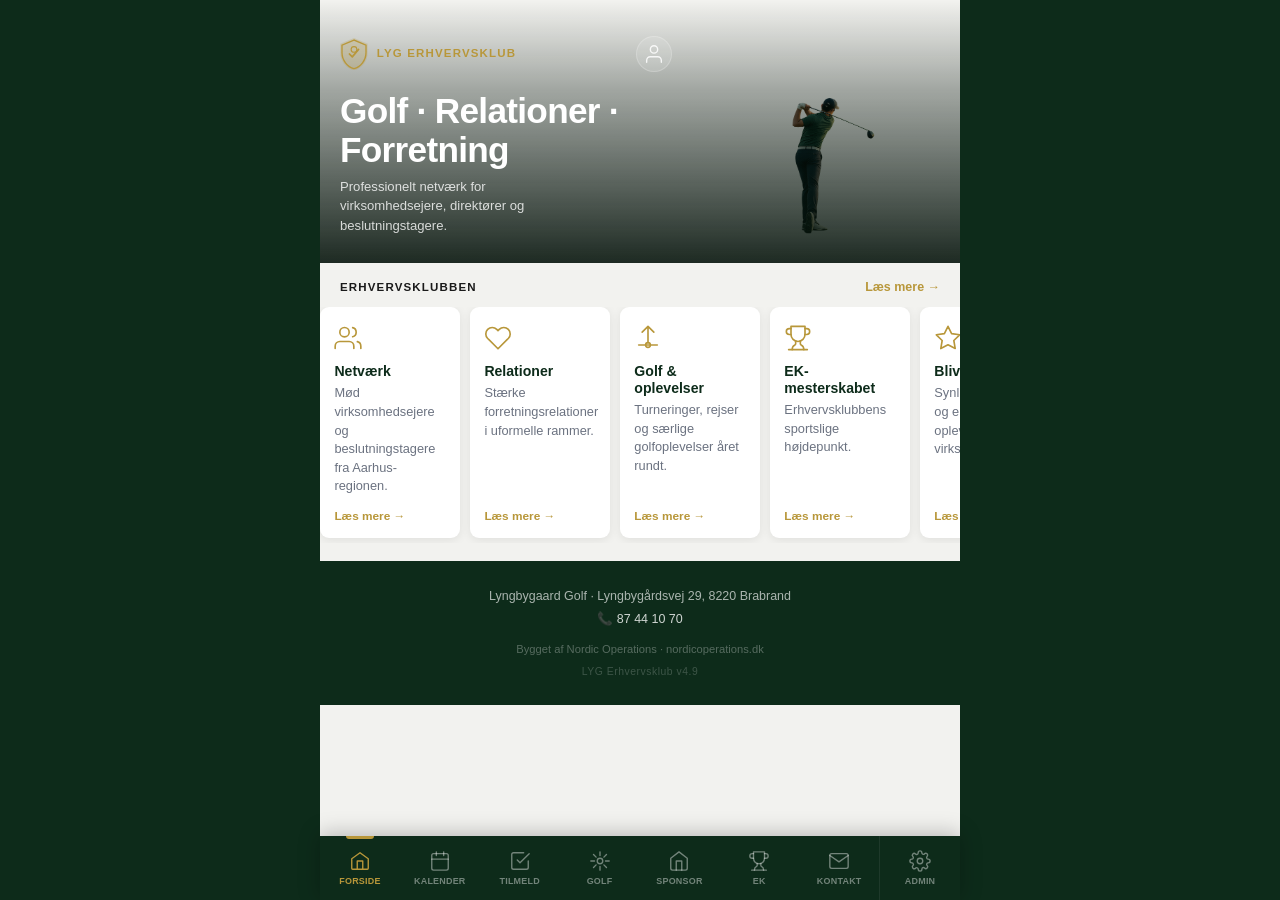
==== commit d8988df6: "Add files via upload" ====
--- a/ek48/index.html
+++ b/ek48/index.html
@@ -21,8 +21,8 @@
   <title>Lyngbygaard Erhvervsklub</title>
 
   <!-- v4.4 — skift versionsnummer her og i service-worker.js ved opdatering -->
-  <link rel="manifest"   href="./manifest.json?v=4.8">
-  <link rel="stylesheet" href="./style.css?v=4.8">
+  <link rel="manifest"   href="./manifest.json?v=4.9">
+  <link rel="stylesheet" href="./style.css?v=4.9">
 
   <!-- Preload golfer-frames til animation -->
   <link rel="preload" as="image" href="./images/golfer-1-address.png">
@@ -114,6 +114,6 @@
 
 </div>
 
-<script src="./app.js?v=4.8"></script>
+<script src="./app.js?v=4.9"></script>
 </body>
 </html>
--- a/ek48/style.css
+++ b/ek48/style.css
@@ -2056,3 +2056,274 @@
   .cx-ek-kort2  { flex: 0 0 calc(25% - .65rem); }
 }
 
+
+/* ================================================================
+   V4.9 — EK-SIDE + TEKST-ARRANGEMENTKORT
+   ================================================================ */
+
+/* ── EK Page Header ── */
+.ek-ph { padding-bottom: 1.5rem; }
+.ek-ph-over {
+  font-size: .64rem; font-weight: 800;
+  letter-spacing: .14em; text-transform: uppercase;
+  color: var(--g); display: block; margin-bottom: .4rem;
+}
+.ek-ph-h1 {
+  font-size: 1.65rem; font-weight: 900; line-height: 1.1;
+  letter-spacing: -.02em; color: #fff; margin-bottom: .4rem;
+}
+.ek-ph-sub { font-size: .875rem; opacity: .72; color: #fff; }
+
+/* ── Autentisk arrangement-foto ── */
+.ek-foto-wrap { padding: 0 1rem 0; }
+
+.ek-foto {
+  width: 100%;
+  height: clamp(220px, 52vw, 400px);
+  background-size: cover;
+  background-position: center 35%;
+  border-radius: 14px;
+  overflow: hidden;
+  position: relative;
+  display: flex;
+  align-items: flex-end;
+  box-shadow: var(--s2);
+}
+
+.ek-foto-lag {
+  width: 100%;
+  background: linear-gradient(to top, rgba(10,28,18,.82) 0%, rgba(10,28,18,.25) 60%, transparent 100%);
+  padding: 1.5rem 1.25rem .95rem;
+}
+
+.ek-foto-citat {
+  font-size: .875rem;
+  font-style: italic;
+  color: rgba(255,255,255,.88);
+  line-height: 1.55;
+  max-width: 44ch;
+}
+
+/* Desktop: foto fylder mere bredde */
+@media(min-width:600px){
+  .ek-foto-wrap { padding: 0 1.25rem; }
+  .ek-foto { height: clamp(280px, 38vw, 480px); }
+}
+@media(min-width:900px){
+  .ek-foto { height: 420px; background-position: center 30%; }
+}
+
+/* ── EK Carousel-sektion ── */
+.ek-cx-sek {
+  padding: 1.25rem 0 .75rem;
+}
+
+.ek-cx-scroll {
+  /* arver cx-scroll */
+}
+
+/* ── EK-kort: mobil carousel ── */
+.ek-kort {
+  flex: 0 0 72%;
+  scroll-snap-align: start;
+  background: var(--hvid);
+  border: none;
+  border-radius: 12px;
+  padding: 1.2rem 1rem 1rem;
+  display: flex;
+  flex-direction: column;
+  gap: .3rem;
+  cursor: pointer;
+  text-align: left;
+  -webkit-tap-highlight-color: transparent;
+  box-shadow: var(--s1);
+  border-bottom: 3px solid var(--g);
+  transition: transform 280ms cubic-bezier(.22,1,.36,1), box-shadow 280ms;
+}
+.ek-kort:active { transform: scale(.98); }
+@media(hover:hover){
+  .ek-kort:hover { transform: translateY(-2px); box-shadow: var(--s2); }
+}
+
+.ek-k-ikon { color: var(--p); margin-bottom: .35rem; display: flex; }
+.ek-k-titel {
+  font-size: .92rem; font-weight: 800;
+  color: var(--p); display: block; line-height: 1.15;
+}
+.ek-k-tekst {
+  font-size: .8rem; color: var(--mut);
+  line-height: 1.45; flex: 1; margin-top: .1rem;
+}
+.ek-k-cta {
+  font-size: .75rem; font-weight: 700;
+  color: var(--g); margin-top: .5rem; display: block;
+}
+
+/* Desktop: 3 kort synlige */
+@media(min-width:600px){
+  .ek-kort { flex: 0 0 calc(33.333% - .65rem); }
+}
+@media(min-width:900px){
+  .ek-kort { flex: 0 0 calc(16.666% - .65rem); }
+}
+
+/* ── CTA-boks ── */
+.ek-cta-boks {
+  background: var(--p);
+  border-radius: 14px;
+  padding: 1.75rem 1.5rem;
+  text-align: center;
+  position: relative;
+  overflow: hidden;
+}
+.ek-cta-boks::before {
+  content: '';
+  position: absolute; inset: 0;
+  background: linear-gradient(135deg, rgba(184,151,58,.14) 0%, transparent 60%);
+  pointer-events: none;
+}
+
+.ek-cta-h3 {
+  font-size: 1.05rem; font-weight: 900;
+  color: #fff; margin-bottom: .4rem; line-height: 1.2;
+  position: relative;
+}
+.ek-cta-p {
+  font-size: .875rem; color: rgba(255,255,255,.7);
+  margin-bottom: 1.25rem; position: relative;
+}
+
+.ek-cta-knapper {
+  display: flex; gap: .75rem; justify-content: center;
+  flex-wrap: wrap; position: relative;
+}
+
+.ek-cta-knap {
+  display: inline-flex; align-items: center; gap: .45rem;
+  border-radius: 8px; padding: .75rem 1.35rem;
+  font-size: .875rem; font-weight: 700;
+  cursor: pointer; text-decoration: none;
+  -webkit-tap-highlight-color: transparent;
+  border: none;
+  transition: transform 200ms ease, opacity 200ms ease;
+}
+.ek-cta-knap:active { transform: scale(.97); }
+.ek-cta-knap.primaer  { background: var(--g); color: #fff; }
+.ek-cta-knap.sekundaer{ background: rgba(255,255,255,.1); color: #fff; border: 1px solid rgba(255,255,255,.22); }
+@media(hover:hover){
+  .ek-cta-knap.primaer:hover  { opacity: .88; }
+  .ek-cta-knap.sekundaer:hover{ background: rgba(255,255,255,.18); }
+}
+
+/* ================================================================
+   V4.9 — TEKST-BASEREDE ARRANGEMENTKORT (ingen stockfotos)
+   ================================================================ */
+
+/* Premium tekst-kort med dato i guld */
+.cx-arr-txt {
+  flex: 0 0 80%;
+  scroll-snap-align: start;
+  background: var(--hvid);
+  border: none;
+  border-radius: 12px;
+  padding: 1.15rem 1.1rem 1rem;
+  display: flex;
+  flex-direction: column;
+  gap: 0;
+  cursor: pointer;
+  text-align: left;
+  -webkit-tap-highlight-color: transparent;
+  box-shadow: var(--s1);
+  position: relative;
+  overflow: hidden;
+  transition: transform 280ms cubic-bezier(.22,1,.36,1), box-shadow 280ms;
+}
+/* Guld streg venstre som designdetalje */
+.cx-arr-txt::before {
+  content: '';
+  position: absolute;
+  top: 0; left: 0;
+  width: 3px; height: 100%;
+  background: var(--g);
+  border-radius: 2px 0 0 2px;
+}
+.cx-arr-txt:active { transform: scale(.985); }
+@media(hover:hover){ .cx-arr-txt:hover { transform: translateY(-2px); box-shadow: var(--s2); } }
+
+/* Dato-badge inline, ikke billede */
+.cx-arr-txt-dato {
+  display: flex;
+  align-items: baseline;
+  gap: .25rem;
+  margin-bottom: .65rem;
+}
+.cx-att-dag {
+  font-size: 1.75rem;
+  font-weight: 900;
+  color: var(--g);
+  line-height: 1;
+  letter-spacing: -.03em;
+}
+.cx-att-mnd {
+  font-size: .65rem;
+  font-weight: 800;
+  letter-spacing: .1em;
+  color: var(--g);
+  text-transform: uppercase;
+  opacity: .75;
+}
+
+.cx-arr-txt-indhold {
+  display: flex;
+  flex-direction: column;
+  gap: .25rem;
+  flex: 1;
+}
+
+.cx-arr-navn {
+  font-size: .95rem;
+  font-weight: 800;
+  color: var(--p);
+  line-height: 1.2;
+}
+
+.cx-arr-sted {
+  display: flex;
+  align-items: center;
+  gap: .3rem;
+  font-size: .75rem;
+  color: var(--mut);
+  margin-top: .05rem;
+}
+
+.cx-arr-type {
+  font-size: .72rem;
+  font-weight: 600;
+  color: var(--mut);
+  letter-spacing: .04em;
+  text-transform: uppercase;
+  opacity: .7;
+}
+
+.cx-arr-ledig {
+  font-size: .72rem;
+  color: #166534;
+  font-weight: 600;
+}
+
+.cx-arr-cta {
+  font-size: .75rem;
+  font-weight: 700;
+  color: var(--g);
+  margin-top: .65rem;
+  display: block;
+}
+
+/* Desktop: 3-4 kort synlige */
+@media(min-width:600px){
+  .cx-arr-txt { flex: 0 0 calc(33.333% - .65rem); }
+}
+@media(min-width:900px){
+  .cx-arr-txt { flex: 0 0 calc(25% - .65rem); }
+}
+
